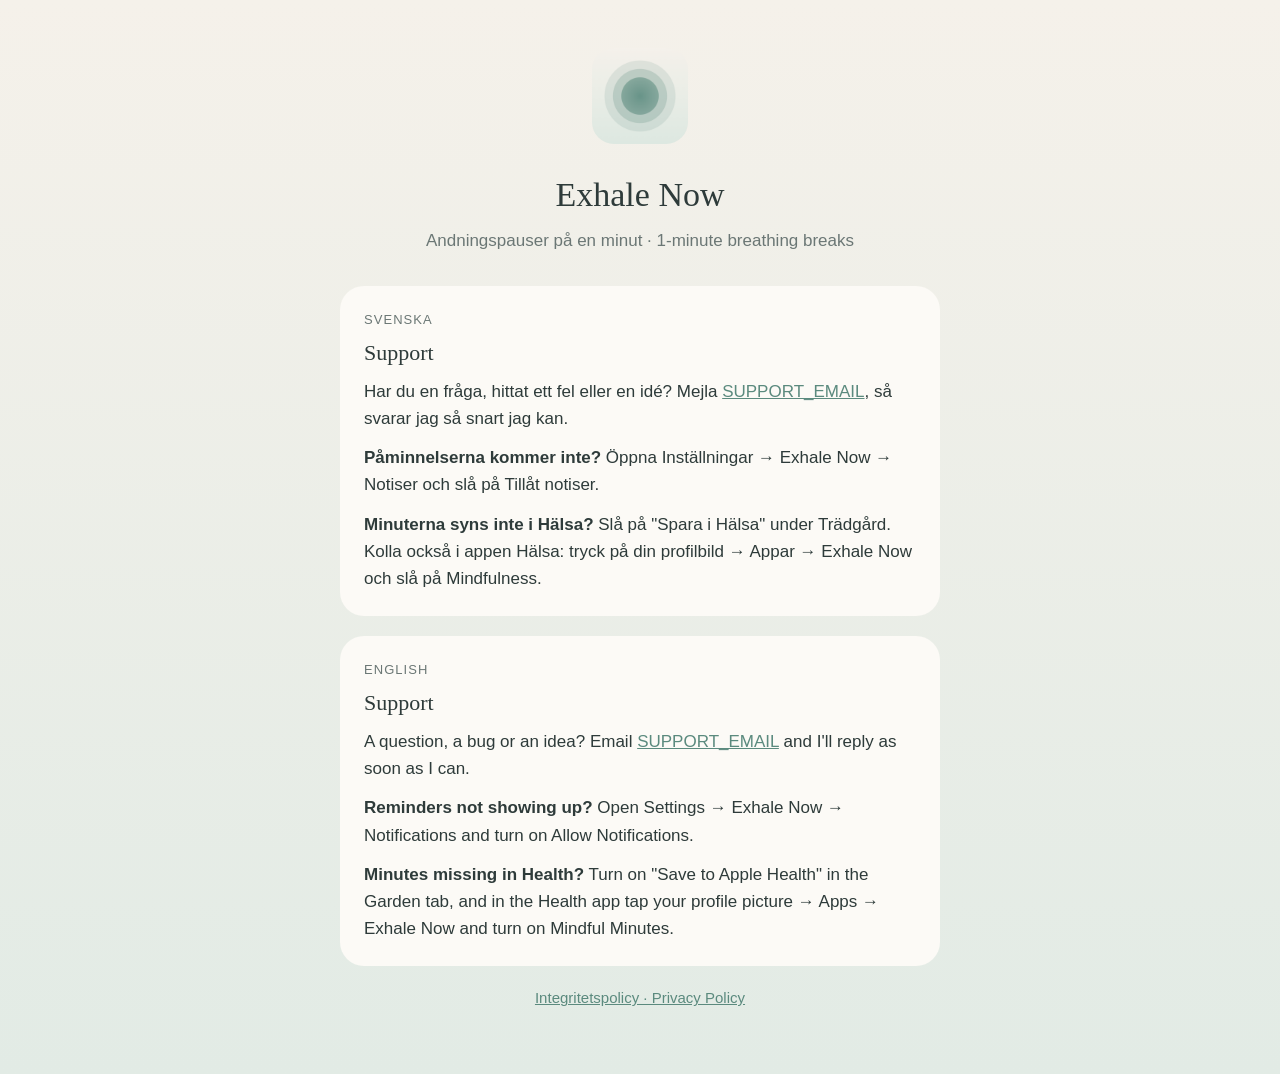
==== index.html @ b83216d8 "Prepare App Store release: pages, store texts and screenshots - Website/: support page and privacy p" ====
<!doctype html>
<html lang="sv">
<head>
  <meta charset="utf-8">
  <meta name="viewport" content="width=device-width, initial-scale=1">
  <title>Exhale Now: Support</title>
  <link rel="stylesheet" href="style.css">
</head>
<body>
<main>
  <header>
    <img src="icon.png" alt="">
    <h1>Exhale Now</h1>
    <p>Andningspauser på en minut · 1-minute breathing breaks</p>
  </header>

  <section>
    <div class="lang">Svenska</div>
    <h2>Support</h2>
    <p>Har du en fråga, hittat ett fel eller en idé? Mejla <a href="mailto:SUPPORT_EMAIL">SUPPORT_EMAIL</a>, så svarar jag så snart jag kan.</p>
    <p><strong>Påminnelserna kommer inte?</strong> Öppna Inställningar → Exhale Now → Notiser och slå på Tillåt notiser.</p>
    <p><strong>Minuterna syns inte i Hälsa?</strong> Slå på "Spara i Hälsa" under Trädgård. Kolla också i appen Hälsa: tryck på din profilbild → Appar → Exhale Now och slå på Mindfulness.</p>
  </section>

  <section>
    <div class="lang">English</div>
    <h2>Support</h2>
    <p>A question, a bug or an idea? Email <a href="mailto:SUPPORT_EMAIL">SUPPORT_EMAIL</a> and I'll reply as soon as I can.</p>
    <p><strong>Reminders not showing up?</strong> Open Settings → Exhale Now → Notifications and turn on Allow Notifications.</p>
    <p><strong>Minutes missing in Health?</strong> Turn on "Save to Apple Health" in the Garden tab, and in the Health app tap your profile picture → Apps → Exhale Now and turn on Mindful Minutes.</p>
  </section>

  <nav><a href="privacy.html">Integritetspolicy · Privacy Policy</a></nav>
</main>
</body>
</html>
---- style.css ----
/* Same calm colors as the app (Assets.xcassets). */
:root {
  --sage: #5B8A7E;
  --sand: #F5F1EA;
  --mist: #E2EBE5;
  --ink: #2E3B3A;
  --card: #FCFAF6;
  --muted: #6B7775;
}

@media (prefers-color-scheme: dark) {
  :root {
    --sage: #93C2B4;
    --sand: #111819;
    --mist: #1A2726;
    --ink: #E4EBE8;
    --card: #1D2827;
    --muted: #9AA6A3;
  }
}

* { box-sizing: border-box; }

body {
  margin: 0;
  min-height: 100vh;
  background: linear-gradient(var(--sand), var(--mist));
  color: var(--ink);
  font: 17px/1.6 -apple-system, BlinkMacSystemFont, "Helvetica Neue", sans-serif;
}

main {
  max-width: 640px;
  margin: 0 auto;
  padding: 48px 20px 64px;
}

header { text-align: center; margin-bottom: 32px; }
header img { width: 96px; height: 96px; border-radius: 22px; }

h1, h2 { font-family: "New York", Georgia, serif; font-weight: 500; }
h1 { font-size: 34px; margin: 16px 0 4px; }
h2 { font-size: 22px; margin: 0 0 8px; }
header p { margin: 0; color: var(--muted); }

section {
  background: var(--card);
  border-radius: 24px;
  padding: 24px;
  margin-bottom: 20px;
}

section p { margin: 0 0 12px; }
section p:last-child { margin-bottom: 0; }

a { color: var(--sage); }
nav { text-align: center; color: var(--muted); font-size: 15px; }
.lang { color: var(--muted); font-size: 13px; letter-spacing: 0.08em; text-transform: uppercase; margin-bottom: 4px; }
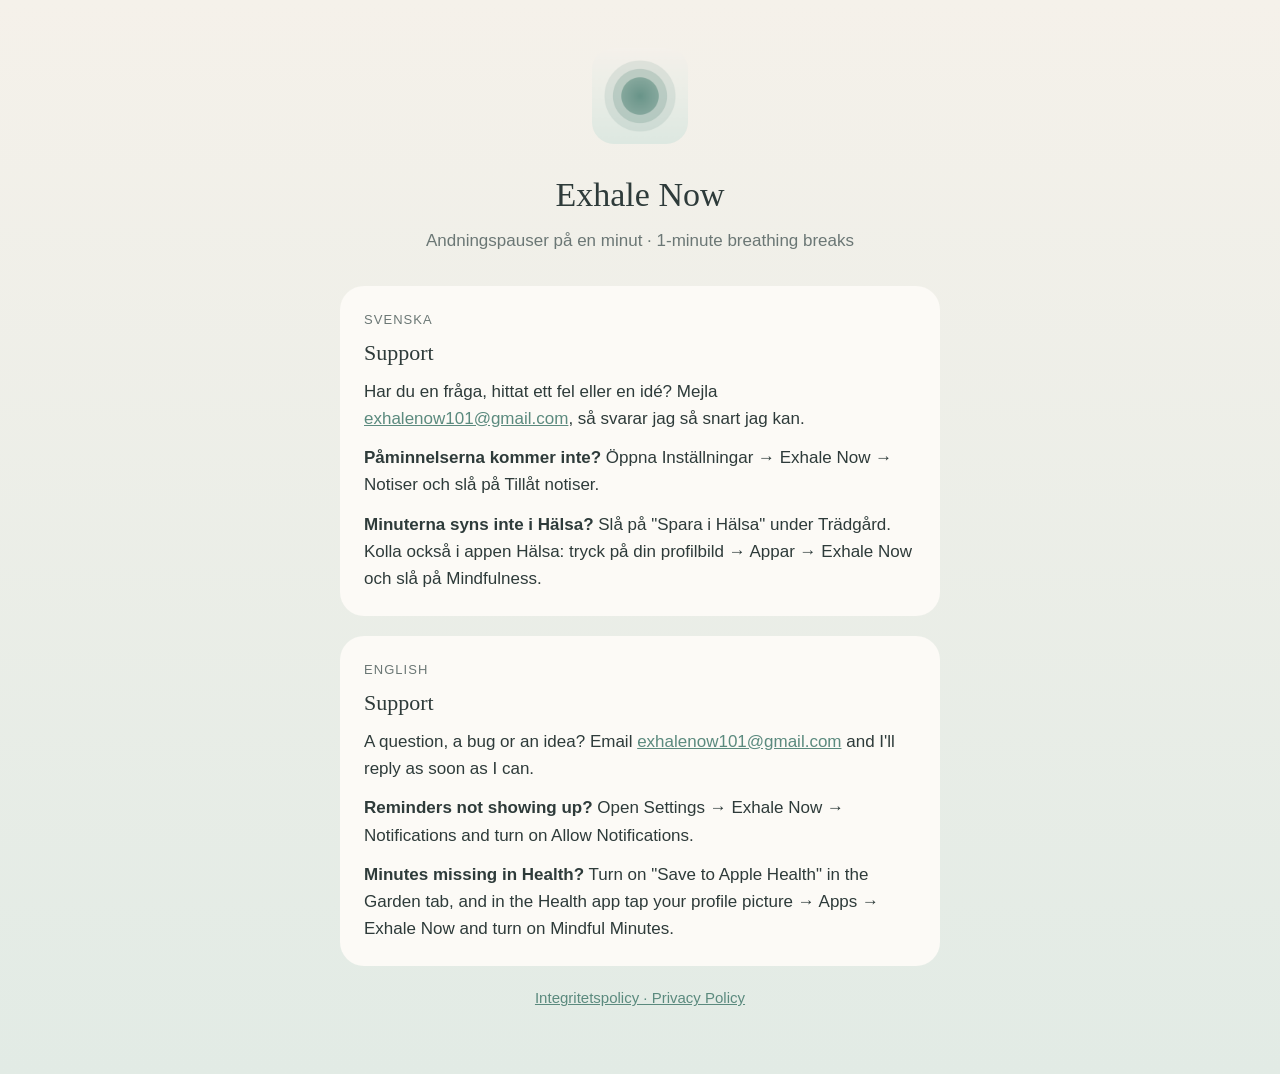
==== commit e98f0f63: "Add support email to the website Co-Authored-By: Claude Opus 5.5 <noreply@anthropic.com>" ====
--- a/index.html
+++ b/index.html
@@ -17,7 +17,7 @@
   <section>
     <div class="lang">Svenska</div>
     <h2>Support</h2>
-    <p>Har du en fråga, hittat ett fel eller en idé? Mejla <a href="mailto:SUPPORT_EMAIL">SUPPORT_EMAIL</a>, så svarar jag så snart jag kan.</p>
+    <p>Har du en fråga, hittat ett fel eller en idé? Mejla <a href="mailto:exhalenow101@gmail.com">exhalenow101@gmail.com</a>, så svarar jag så snart jag kan.</p>
     <p><strong>Påminnelserna kommer inte?</strong> Öppna Inställningar → Exhale Now → Notiser och slå på Tillåt notiser.</p>
     <p><strong>Minuterna syns inte i Hälsa?</strong> Slå på "Spara i Hälsa" under Trädgård. Kolla också i appen Hälsa: tryck på din profilbild → Appar → Exhale Now och slå på Mindfulness.</p>
   </section>
@@ -25,7 +25,7 @@
   <section>
     <div class="lang">English</div>
     <h2>Support</h2>
-    <p>A question, a bug or an idea? Email <a href="mailto:SUPPORT_EMAIL">SUPPORT_EMAIL</a> and I'll reply as soon as I can.</p>
+    <p>A question, a bug or an idea? Email <a href="mailto:exhalenow101@gmail.com">exhalenow101@gmail.com</a> and I'll reply as soon as I can.</p>
     <p><strong>Reminders not showing up?</strong> Open Settings → Exhale Now → Notifications and turn on Allow Notifications.</p>
     <p><strong>Minutes missing in Health?</strong> Turn on "Save to Apple Health" in the Garden tab, and in the Health app tap your profile picture → Apps → Exhale Now and turn on Mindful Minutes.</p>
   </section>
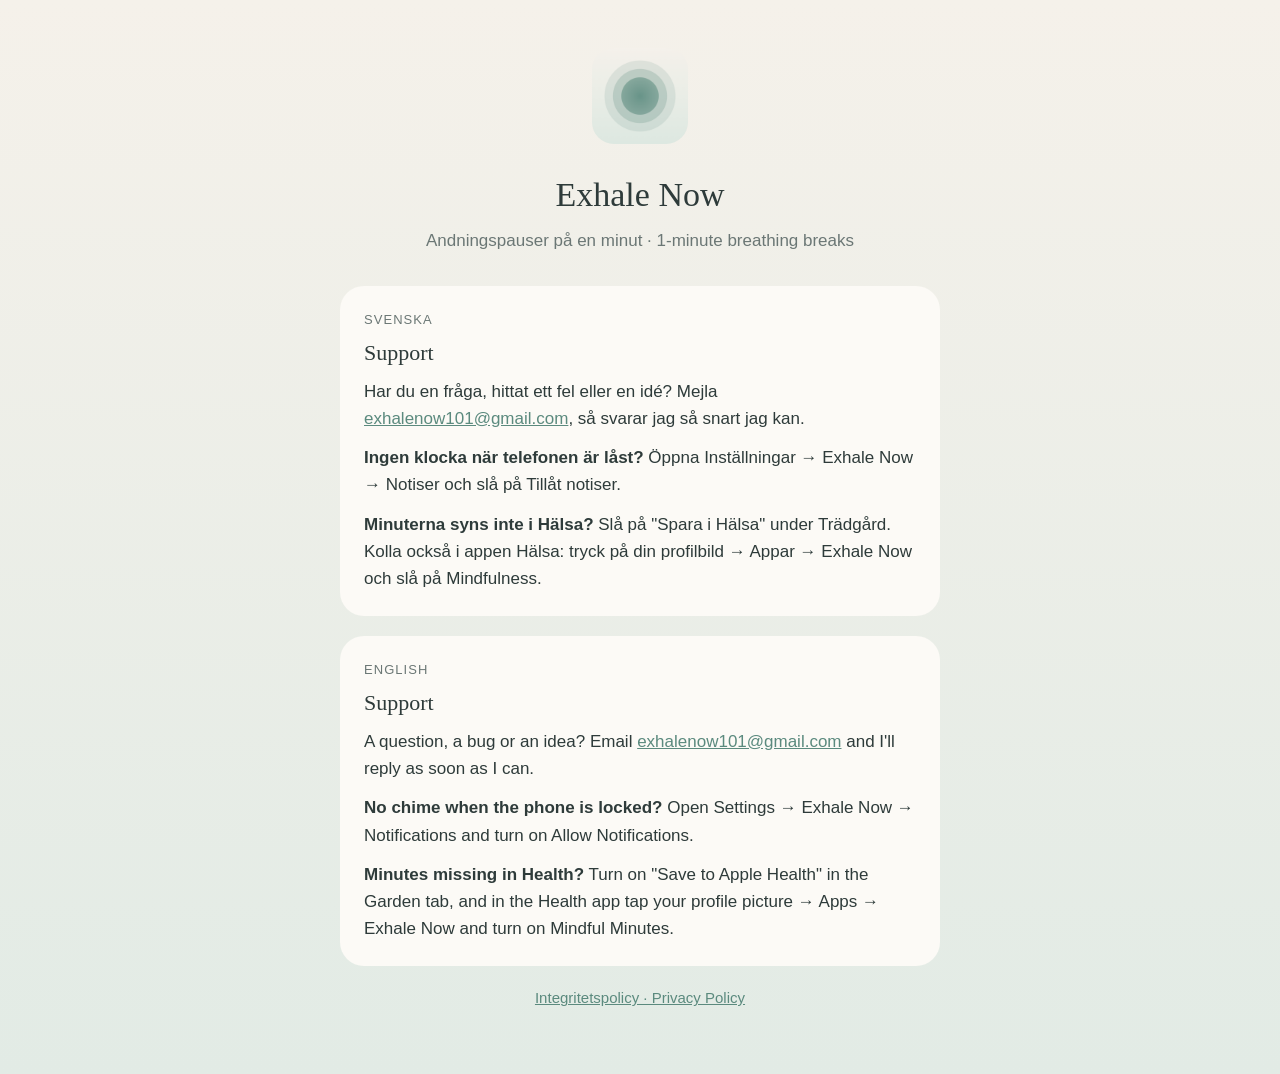
==== commit 4e502f27: "Remove reminders The Reminders tab, smart reminders and own times are gone. Stats stay. The only not" ====
--- a/index.html
+++ b/index.html
@@ -18,7 +18,7 @@
     <div class="lang">Svenska</div>
     <h2>Support</h2>
     <p>Har du en fråga, hittat ett fel eller en idé? Mejla <a href="mailto:exhalenow101@gmail.com">exhalenow101@gmail.com</a>, så svarar jag så snart jag kan.</p>
-    <p><strong>Påminnelserna kommer inte?</strong> Öppna Inställningar → Exhale Now → Notiser och slå på Tillåt notiser.</p>
+    <p><strong>Ingen klocka när telefonen är låst?</strong> Öppna Inställningar → Exhale Now → Notiser och slå på Tillåt notiser.</p>
     <p><strong>Minuterna syns inte i Hälsa?</strong> Slå på "Spara i Hälsa" under Trädgård. Kolla också i appen Hälsa: tryck på din profilbild → Appar → Exhale Now och slå på Mindfulness.</p>
   </section>
 
@@ -26,7 +26,7 @@
     <div class="lang">English</div>
     <h2>Support</h2>
     <p>A question, a bug or an idea? Email <a href="mailto:exhalenow101@gmail.com">exhalenow101@gmail.com</a> and I'll reply as soon as I can.</p>
-    <p><strong>Reminders not showing up?</strong> Open Settings → Exhale Now → Notifications and turn on Allow Notifications.</p>
+    <p><strong>No chime when the phone is locked?</strong> Open Settings → Exhale Now → Notifications and turn on Allow Notifications.</p>
     <p><strong>Minutes missing in Health?</strong> Turn on "Save to Apple Health" in the Garden tab, and in the Health app tap your profile picture → Apps → Exhale Now and turn on Mindful Minutes.</p>
   </section>
 
